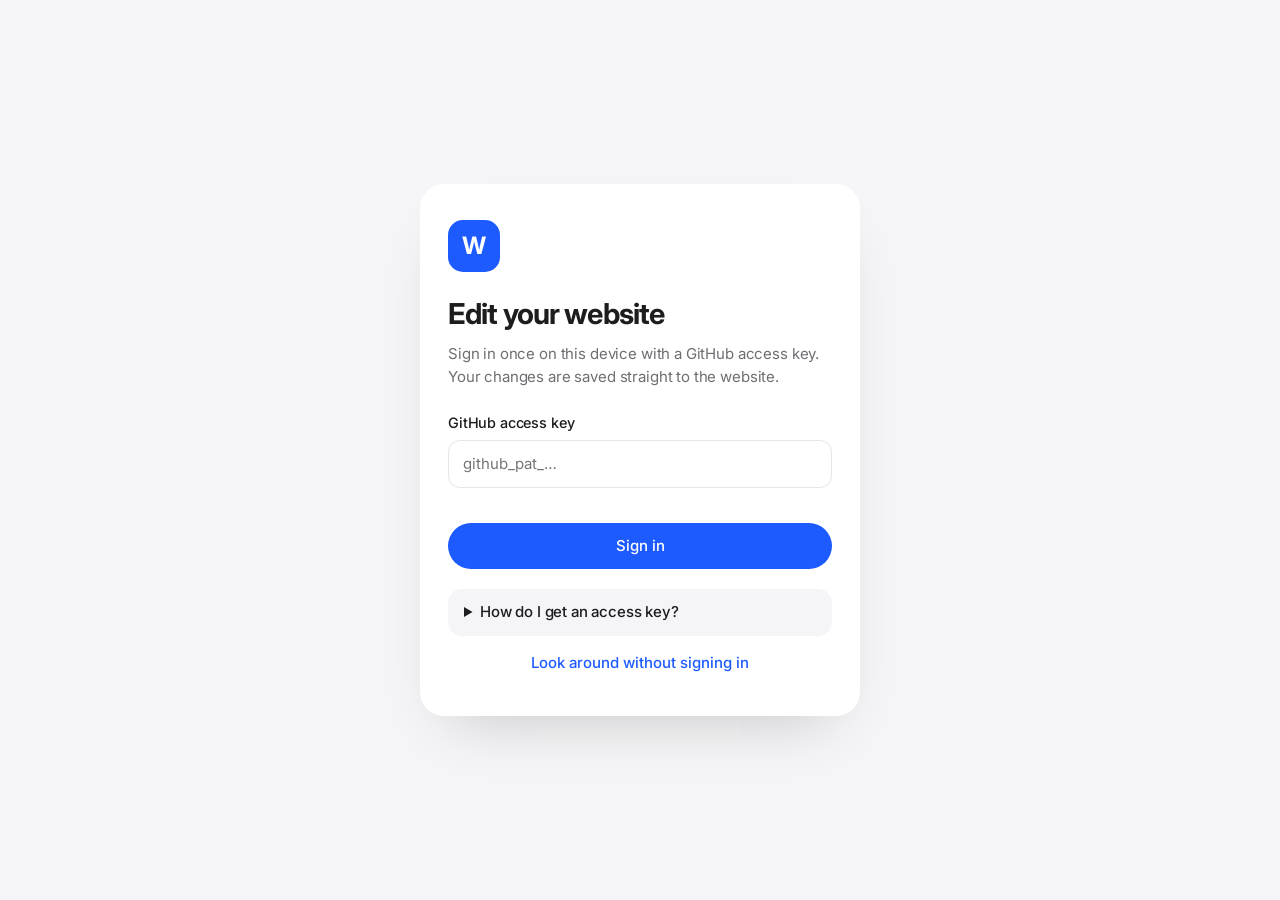
==== admin/index.html @ 98671487 "Add site editor with live preview, uploads, sections and pages Move all site text, media and section" ====
<!doctype html>
<html lang="en">
<head>
  <meta charset="utf-8">
  <meta name="viewport" content="width=device-width, initial-scale=1">
  <meta name="robots" content="noindex, nofollow">
  <title>Site editor · Walter Mwesigye</title>
  <link rel="icon" href="../assets/favicon.svg" type="image/svg+xml">
  <link rel="preconnect" href="https://fonts.googleapis.com">
  <link rel="preconnect" href="https://fonts.gstatic.com" crossorigin>
  <link href="https://fonts.googleapis.com/css2?family=Inter:wght@400;500;600;700&display=swap" rel="stylesheet">
  <link rel="stylesheet" href="admin.css">
</head>
<body>
  <!-- Sign in -->
  <div id="login" class="login" hidden>
    <div class="login-card">
      <div class="logo">W</div>
      <h1>Edit your website</h1>
      <p class="lead">Sign in once on this device with a GitHub access key. Your changes are saved straight to the website.</p>

      <form id="login-form">
        <label for="token">GitHub access key</label>
        <input id="token" type="password" autocomplete="off" spellcheck="false" placeholder="github_pat_…" required>
        <p class="error" id="login-error" role="alert"></p>
        <button class="btn primary wide" type="submit">Sign in</button>
      </form>

      <details class="howto">
        <summary>How do I get an access key?</summary>
        <ol>
          <li>Open <a href="https://github.com/settings/personal-access-tokens/new" target="_blank" rel="noopener">GitHub's new access key page</a> and sign in.</li>
          <li>Name it <b>Website editor</b> and pick an expiry date, for example one year.</li>
          <li>Under <b>Repository access</b>, choose <b>Only select repositories</b> and pick <b id="repo-name">waltermwesigye</b>.</li>
          <li>Under <b>Permissions → Repository permissions</b>, set <b>Contents</b> to <b>Read and write</b>.</li>
          <li>Click <b>Generate token</b>, copy it, and paste it above.</li>
        </ol>
        <p class="note">The key stays on this device only. On a shared computer, use <b>Sign out</b> when you're done.</p>
      </details>

      <button class="link-btn" id="demo-btn" type="button">Look around without signing in</button>
    </div>
  </div>

  <!-- Editor -->
  <div id="app" class="app" hidden>
    <header class="bar">
      <div class="brand"><span class="logo sm">W</span><span>Site editor</span><span class="demo-badge" id="demo-badge" hidden>Practice mode</span></div>
      <div class="status" id="status"></div>
      <div class="bar-actions">
        <button class="icon-btn" id="undo" title="Undo (Ctrl+Z)" aria-label="Undo" disabled>
          <svg viewBox="0 0 24 24"><path d="M9 14L4 9l5-5"/><path d="M4 9h10.5a5.5 5.5 0 0 1 0 11H11"/></svg></button>
        <button class="icon-btn" id="redo" title="Redo" aria-label="Redo" disabled>
          <svg viewBox="0 0 24 24"><path d="M15 14l5-5-5-5"/><path d="M20 9H9.5a5.5 5.5 0 0 0 0 11H13"/></svg></button>
        <button class="btn ghost hide-sm" id="open-preview">Full preview</button>
        <button class="btn primary" id="publish" disabled>Publish</button>
        <div class="more">
          <button class="icon-btn" id="more-btn" aria-label="More options" aria-expanded="false">
            <svg viewBox="0 0 24 24"><circle cx="5" cy="12" r="1.3"/><circle cx="12" cy="12" r="1.3"/><circle cx="19" cy="12" r="1.3"/></svg></button>
          <div class="more-menu" id="more-menu" hidden>
            <a href="../" target="_blank" rel="noopener">View live website</a>
            <button id="open-preview-2" class="show-sm">Full preview</button>
            <button id="discard">Discard unpublished changes</button>
            <button id="signout">Sign out</button>
          </div>
        </div>
      </div>
    </header>

    <nav class="mobile-tabs" role="tablist">
      <button data-tab="side" class="active">Sections</button>
      <button data-tab="edit">Edit</button>
      <button data-tab="preview">Preview</button>
    </nav>

    <div class="workspace" data-tab="side">
      <aside class="sidebar">
        <div class="side-group">
          <div class="side-head"><span>Pages</span><button class="mini-btn" id="add-page">+ New page</button></div>
          <div id="pages" class="side-list"></div>
        </div>
        <div class="side-group grow">
          <div class="side-head"><span>Sections on this page</span></div>
          <div id="sections" class="side-list"></div>
          <button class="add-btn" id="add-section">+ Add section</button>
        </div>
        <div class="side-group">
          <button class="side-item" data-select="page"><span class="si-icon">⚙</span><span class="si-text">Page settings</span></button>
          <button class="side-item" data-select="site"><span class="si-icon">☰</span><span class="si-text">Menu, footer and site name</span></button>
        </div>
      </aside>

      <section class="editor" id="editor"></section>

      <section class="preview">
        <div class="preview-bar">
          <div class="seg" role="group" aria-label="Preview size">
            <button data-device="desktop" class="active">Computer</button>
            <button data-device="mobile">Phone</button>
          </div>
          <span class="preview-note">Preview: click any section to edit it</span>
        </div>
        <div class="frame-wrap" id="frame-wrap">
          <iframe id="frame" title="Website preview" src="../index.html?preview=1"></iframe>
        </div>
      </section>
    </div>
  </div>

  <dialog id="modal"></dialog>
  <div class="toast" id="toast" role="status" aria-live="polite"></div>

  <datalist id="link-options"></datalist>
  <script type="module" src="admin.js"></script>
</body>
</html>
---- admin/admin.css ----
:root {
  --text: #1d1d1f; --muted: #6e6e73; --faint: #a1a1a6;
  --bg: #f5f5f7; --panel: #ffffff; --line: #e5e5ea; --hover: #f2f2f7;
  --blue: #1d5bff; --blue-dark: #0f46e0; --blue-soft: #eaf0ff;
  --red: #d93025; --orange: #f59e0b; --green: #1e8e3e;
  --r: 14px;
}
* { box-sizing: border-box; }
html, body { height: 100%; }
body {
  margin: 0; background: var(--bg); color: var(--text);
  font: 15px/1.5 Inter, -apple-system, BlinkMacSystemFont, system-ui, sans-serif;
  -webkit-font-smoothing: antialiased; letter-spacing: -0.01em;
}
[hidden] { display: none !important; }
button { font: inherit; color: inherit; }
a { color: var(--blue); }
svg { width: 18px; height: 18px; fill: none; stroke: currentColor; stroke-width: 1.8; stroke-linecap: round; stroke-linejoin: round; }
:focus-visible { outline: 2px solid var(--blue); outline-offset: 2px; }

.btn {
  display: inline-flex; align-items: center; justify-content: center; gap: 6px;
  border: 0; border-radius: 999px; padding: 8px 16px; font-weight: 500; cursor: pointer;
  transition: background .15s, opacity .15s; white-space: nowrap;
}
.btn.primary { background: var(--blue); color: #fff; }
.btn.primary:hover { background: var(--blue-dark); }
.btn.ghost { background: var(--hover); }
.btn.ghost:hover { background: var(--line); }
.btn.danger { background: #fdecea; color: var(--red); }
.btn.danger:hover { background: #fbd9d5; }
.btn:disabled { opacity: .45; cursor: default; }
.btn.wide { width: 100%; padding: 12px; }
.icon-btn {
  width: 34px; height: 34px; border: 0; border-radius: 10px; background: none; cursor: pointer;
  display: inline-grid; place-items: center; color: var(--muted);
}
.icon-btn:hover:not(:disabled) { background: var(--hover); color: var(--text); }
.icon-btn:disabled { opacity: .35; cursor: default; }
.link-btn { border: 0; background: none; color: var(--blue); cursor: pointer; padding: 6px; font-weight: 500; }
.mini-btn { border: 0; background: none; color: var(--blue); font-size: .82rem; font-weight: 500; cursor: pointer; padding: 2px 4px; border-radius: 6px; }
.mini-btn:hover { background: var(--blue-soft); }

.logo {
  width: 52px; height: 52px; border-radius: 15px; background: var(--blue); color: #fff;
  display: grid; place-items: center; font-weight: 700; font-size: 1.5rem;
}
.logo.sm { width: 28px; height: 28px; border-radius: 8px; font-size: .9rem; }

/* ---------- Login ---------- */
.login { min-height: 100%; display: grid; place-items: center; padding: 32px 16px; }
.login-card {
  width: min(440px, 100%); background: var(--panel); border-radius: 24px; padding: 36px 28px;
  box-shadow: 0 30px 60px -30px rgba(0, 0, 0, .2);
}
.login h1 { font-size: 1.8rem; letter-spacing: -.03em; margin: 20px 0 8px; }
.login .lead { color: var(--muted); margin: 0 0 24px; }
.login label { display: block; font-weight: 500; font-size: .9rem; margin-bottom: 6px; }
.login input {
  width: 100%; font: inherit; padding: 12px 14px; border-radius: 12px; border: 1px solid var(--line); margin-bottom: 8px;
}
.login input:focus { outline: none; border-color: var(--blue); box-shadow: 0 0 0 4px rgba(29, 91, 255, .15); }
.error { color: var(--red); font-size: .88rem; min-height: 1.3em; margin: 0 0 8px; }
.howto { margin: 20px 0 10px; background: var(--bg); border-radius: 14px; padding: 12px 16px; }
.howto summary { cursor: pointer; font-weight: 500; }
.howto ol { padding-left: 20px; margin: 12px 0 8px; }
.howto li { margin-bottom: 8px; }
.note { color: var(--muted); font-size: .86rem; margin: 0; }
.login .link-btn { display: block; margin: 8px auto 0; }

/* ---------- App layout ---------- */
.app { height: 100%; display: flex; flex-direction: column; }
.bar {
  height: 56px; flex: none; display: flex; align-items: center; gap: 12px; padding: 0 12px 0 16px;
  background: rgba(255, 255, 255, .9); backdrop-filter: blur(20px); border-bottom: 1px solid var(--line);
}
.brand { display: flex; align-items: center; gap: 10px; font-weight: 600; }
.demo-badge { background: #fff4e5; color: #9a5b00; font-size: .75rem; font-weight: 500; padding: 3px 8px; border-radius: 999px; }
.status { flex: 1; color: var(--muted); font-size: .85rem; display: flex; align-items: center; gap: 8px; min-width: 0; }
.status .dot { width: 8px; height: 8px; border-radius: 50%; background: var(--green); flex: none; }
.status.dirty .dot { background: var(--orange); }
.status span:last-child { overflow: hidden; text-overflow: ellipsis; white-space: nowrap; }
.bar-actions { display: flex; align-items: center; gap: 4px; }
.bar-actions .btn { margin-left: 4px; }
.more { position: relative; }
.more-menu {
  position: absolute; right: 0; top: 42px; z-index: 30; background: var(--panel); border-radius: 14px; padding: 6px;
  min-width: 240px; box-shadow: 0 20px 50px rgba(0, 0, 0, .15), 0 0 0 1px rgba(0, 0, 0, .04);
}
.more-menu a, .more-menu button {
  display: block; width: 100%; text-align: left; padding: 9px 12px; border: 0; background: none; border-radius: 9px;
  cursor: pointer; color: var(--text); text-decoration: none;
}
.more-menu a:hover, .more-menu button:hover { background: var(--hover); }
.show-sm { display: none !important; }

.workspace { flex: 1; min-height: 0; display: grid; grid-template-columns: 260px 400px 1fr; }
.mobile-tabs { display: none; }

/* Sidebar */
.sidebar { background: var(--panel); border-right: 1px solid var(--line); overflow-y: auto; display: flex; flex-direction: column; padding: 14px 10px; gap: 18px; }
.side-group.grow { flex: 1; }
.side-head { display: flex; justify-content: space-between; align-items: center; padding: 0 8px 6px; font-size: .75rem; font-weight: 600; color: var(--muted); text-transform: uppercase; letter-spacing: .04em; }
.side-list { display: flex; flex-direction: column; gap: 2px; }
.side-item {
  display: flex; align-items: center; gap: 10px; width: 100%; padding: 8px 10px; border: 0; background: none;
  border-radius: 10px; cursor: pointer; text-align: left; position: relative;
}
.side-item:hover { background: var(--hover); }
.side-item.active { background: var(--blue-soft); color: var(--blue); }
.side-item.active .si-sub { color: var(--blue); opacity: .75; }
.si-icon { width: 26px; height: 26px; flex: none; border-radius: 8px; background: var(--hover); display: grid; place-items: center; font-size: .85rem; color: var(--muted); }
.side-item.active .si-icon { background: #fff; color: var(--blue); }
.si-text { flex: 1; min-width: 0; display: flex; flex-direction: column; }
.si-title { overflow: hidden; text-overflow: ellipsis; white-space: nowrap; font-weight: 500; }
.si-sub { font-size: .76rem; color: var(--faint); }
.side-item.is-hidden .si-title { color: var(--faint); text-decoration: line-through; }
.side-item .grip { color: var(--faint); cursor: grab; font-size: .8rem; letter-spacing: -2px; opacity: 0; }
.side-item:hover .grip { opacity: 1; }
.side-item.dragging { opacity: .4; }
.side-item.drop-before::before, .side-item.drop-after::after {
  content: ""; position: absolute; left: 8px; right: 8px; height: 2px; background: var(--blue); border-radius: 2px;
}
.side-item.drop-before::before { top: -2px; }
.side-item.drop-after::after { bottom: -2px; }
.add-btn {
  width: 100%; margin-top: 8px; padding: 10px; border: 1.5px dashed var(--line); border-radius: 12px; background: none;
  color: var(--blue); font-weight: 500; cursor: pointer;
}
.add-btn:hover { border-color: var(--blue); background: var(--blue-soft); }

/* Editor panel */
.editor { background: var(--panel); border-right: 1px solid var(--line); overflow-y: auto; padding: 22px 22px 80px; }
.ed-head { display: flex; align-items: flex-start; justify-content: space-between; gap: 12px; margin-bottom: 22px; }
.ed-kicker { font-size: .78rem; color: var(--muted); font-weight: 500; }
.ed-head h2 { font-size: 1.3rem; margin: 2px 0 0; letter-spacing: -.02em; }
.ed-actions { display: flex; gap: 2px; flex-wrap: wrap; justify-content: flex-end; }
.empty-state { color: var(--muted); text-align: center; padding: 60px 10px; }

.f { margin-bottom: 18px; }
.f > label, .f-label { display: block; font-size: .86rem; font-weight: 500; margin-bottom: 6px; }
.hint { font-size: .78rem; color: var(--muted); margin: 6px 0 0; }
.f input[type=text], .f input:not([type]), .f textarea, .f select {
  width: 100%; font: inherit; color: var(--text); padding: 10px 12px; border: 1px solid var(--line); border-radius: 10px;
  background: #fff; transition: border-color .15s, box-shadow .15s;
}
.f textarea { resize: vertical; min-height: 80px; line-height: 1.5; }
.f input:focus, .f textarea:focus, .f select:focus { outline: none; border-color: var(--blue); box-shadow: 0 0 0 4px rgba(29, 91, 255, .12); }
.f select { appearance: none; background: #fff url("data:image/svg+xml,%3Csvg xmlns='http://www.w3.org/2000/svg' width='12' height='12' viewBox='0 0 24 24' fill='none' stroke='%236e6e73' stroke-width='2.5'%3E%3Cpath d='M6 9l6 6 6-6'/%3E%3C/svg%3E") no-repeat right 12px center; padding-right: 32px; }

.f-toggle { display: flex; align-items: center; justify-content: space-between; gap: 12px; }
.f-toggle > label { margin: 0; }
.switch { position: relative; width: 44px; height: 26px; flex: none; }
.switch input { position: absolute; opacity: 0; inset: 0; margin: 0; cursor: pointer; z-index: 1; }
.switch span { position: absolute; inset: 0; background: #d1d1d6; border-radius: 999px; transition: background .2s; }
.switch span::after { content: ""; position: absolute; top: 3px; left: 3px; width: 20px; height: 20px; border-radius: 50%; background: #fff; box-shadow: 0 1px 3px rgba(0,0,0,.2); transition: transform .2s; }
.switch input:checked + span { background: var(--blue); }
.switch input:checked + span::after { transform: translateX(18px); }
.switch input:focus-visible + span { outline: 2px solid var(--blue); outline-offset: 2px; }

.advanced { margin: 8px 0 18px; }
.advanced summary { cursor: pointer; color: var(--muted); font-size: .86rem; font-weight: 500; margin-bottom: 14px; }

.group { border: 1px solid var(--line); border-radius: 12px; padding: 14px 14px 0; margin: 0; }
.group legend { font-size: .86rem; font-weight: 500; padding: 0 4px; }

/* Media field */
.media-field { display: flex; flex-direction: column; gap: 8px; }
.drop {
  border: 1.5px dashed var(--line); border-radius: 12px; padding: 22px 14px; text-align: center; color: var(--muted);
  cursor: pointer; transition: border-color .15s, background .15s; font-size: .9rem;
}
.drop:hover, .drop.over { border-color: var(--blue); background: var(--blue-soft); color: var(--blue); }
.drop b { color: var(--blue); }
.media-current { display: flex; gap: 12px; align-items: center; background: var(--bg); border-radius: 12px; padding: 8px; }
.media-thumb { width: 84px; height: 64px; border-radius: 8px; background: #ddd center / cover no-repeat; flex: none; overflow: hidden; display: grid; place-items: center; color: #fff; font-size: 1.2rem; }
.media-thumb video { width: 100%; height: 100%; object-fit: cover; }
.media-info { flex: 1; min-width: 0; font-size: .82rem; }
.media-name { overflow: hidden; text-overflow: ellipsis; white-space: nowrap; font-weight: 500; }
.media-kind { color: var(--muted); }
.media-btns { display: flex; gap: 4px; margin-top: 4px; }
.media-btns button { border: 0; background: #fff; border-radius: 7px; padding: 3px 9px; font-size: .78rem; cursor: pointer; }
.media-btns button:hover { background: var(--line); }
.media-btns .rm { color: var(--red); }
.or-link { font-size: .82rem; }
.uploading { font-size: .82rem; color: var(--blue); }

/* Lists */
.list { display: flex; flex-direction: column; gap: 8px; }
.list-item { border: 1px solid var(--line); border-radius: 12px; background: #fff; }
.list-item[open] { box-shadow: 0 6px 20px -10px rgba(0,0,0,.15); }
.list-item > summary {
  list-style: none; display: flex; align-items: center; gap: 10px; padding: 8px 8px 8px 12px; cursor: pointer; min-height: 46px;
}
.list-item > summary::-webkit-details-marker { display: none; }
.li-thumb { width: 36px; height: 28px; border-radius: 6px; background: var(--hover) center / cover no-repeat; flex: none; }
.li-title { flex: 1; min-width: 0; overflow: hidden; text-overflow: ellipsis; white-space: nowrap; font-weight: 500; font-size: .9rem; }
.li-actions { display: flex; }
.li-actions .icon-btn { width: 28px; height: 28px; }
.li-actions svg { width: 15px; height: 15px; }
.list-item .li-body { padding: 4px 12px 2px; border-top: 1px solid var(--line); padding-top: 14px; }
.list-add { display: flex; gap: 8px; flex-wrap: wrap; }
.list-add .add-btn { flex: 1; margin: 0; }

/* Preview */
.preview { display: flex; flex-direction: column; min-width: 0; background: #e9e9ee; }
.preview-bar { display: flex; align-items: center; justify-content: space-between; gap: 10px; padding: 10px 16px; }
.preview-note { font-size: .8rem; color: var(--muted); }
.seg { display: inline-flex; background: rgba(0,0,0,.06); border-radius: 999px; padding: 3px; }
.seg button { border: 0; background: none; padding: 5px 14px; border-radius: 999px; font-size: .85rem; font-weight: 500; color: var(--muted); cursor: pointer; }
.seg button.active { background: #fff; color: var(--text); box-shadow: 0 1px 3px rgba(0,0,0,.1); }
.frame-wrap { flex: 1; min-height: 0; position: relative; overflow: hidden; }
.frame-wrap iframe {
  position: absolute; top: 0; left: 50%; border: 0; background: #fff; transform-origin: top left;
  box-shadow: 0 10px 40px -10px rgba(0,0,0,.25);
}
.frame-wrap.mobile iframe { border-radius: 28px; top: 8px; }

/* Modal */
dialog {
  border: 0; border-radius: 22px; padding: 0; width: min(560px, calc(100% - 32px)); max-height: calc(100% - 48px);
  box-shadow: 0 40px 80px rgba(0,0,0,.25); color: var(--text);
}
dialog::backdrop { background: rgba(0, 0, 0, .35); backdrop-filter: blur(3px); }
.modal-body { padding: 26px 24px 22px; }
.modal-body h3 { margin: 0 0 6px; font-size: 1.3rem; letter-spacing: -.02em; }
.modal-body > p { color: var(--muted); margin: 0 0 18px; }
.modal-foot { display: flex; justify-content: flex-end; gap: 8px; margin-top: 20px; }
.type-grid { display: grid; grid-template-columns: repeat(2, 1fr); gap: 8px; }
.type-card {
  display: flex; gap: 12px; align-items: flex-start; text-align: left; padding: 12px; border-radius: 14px;
  border: 1px solid var(--line); background: #fff; cursor: pointer;
}
.type-card:hover { border-color: var(--blue); background: var(--blue-soft); }
.type-card .si-icon { width: 34px; height: 34px; font-size: 1rem; }
.type-card b { display: block; font-weight: 600; }
.type-card small { color: var(--muted); font-size: .8rem; line-height: 1.35; display: block; }
.progress { display: flex; align-items: center; gap: 12px; }
.spinner { width: 22px; height: 22px; border-radius: 50%; border: 3px solid var(--blue-soft); border-top-color: var(--blue); animation: spin .8s linear infinite; flex: none; }
@keyframes spin { to { transform: rotate(360deg); } }

/* Toast */
.toast {
  position: fixed; left: 50%; bottom: 24px; transform: translate(-50%, 20px); opacity: 0; pointer-events: none;
  background: #1d1d1f; color: #fff; padding: 12px 18px; border-radius: 14px; font-size: .9rem; max-width: calc(100% - 32px);
  transition: opacity .2s, transform .2s; z-index: 100; box-shadow: 0 10px 30px rgba(0,0,0,.25);
}
.toast.show { opacity: 1; transform: translate(-50%, 0); }
.toast.err { background: var(--red); }

/* ---------- Responsive ---------- */
@media (max-width: 1180px) { .workspace { grid-template-columns: 230px 360px 1fr; } }
@media (max-width: 900px) {
  .hide-sm { display: none !important; }
  .show-sm { display: block !important; }
  .brand span:nth-child(2) { display: none; }
  .bar { gap: 6px; padding: 0 6px 0 12px; }
  .demo-badge, .status span:last-child { display: none; }
  .status { flex: 1; }
  .bar-actions { gap: 0; }
  .bar-actions .btn { padding: 8px 14px; }
  #publish .long { display: none; }
  .mobile-tabs { display: flex; background: var(--panel); border-bottom: 1px solid var(--line); padding: 6px 10px; gap: 4px; }
  .mobile-tabs button { flex: 1; border: 0; background: none; padding: 8px; border-radius: 10px; font-weight: 500; color: var(--muted); cursor: pointer; }
  .mobile-tabs button.active { background: var(--blue-soft); color: var(--blue); }
  .workspace { grid-template-columns: 1fr; }
  .workspace > * { display: none; border: 0; }
  .workspace[data-tab="side"] .sidebar,
  .workspace[data-tab="edit"] .editor,
  .workspace[data-tab="preview"] .preview { display: flex; }
  .workspace[data-tab="edit"] .editor { display: block; }
  .preview-note { display: none; }
  .type-grid { grid-template-columns: 1fr; }
}
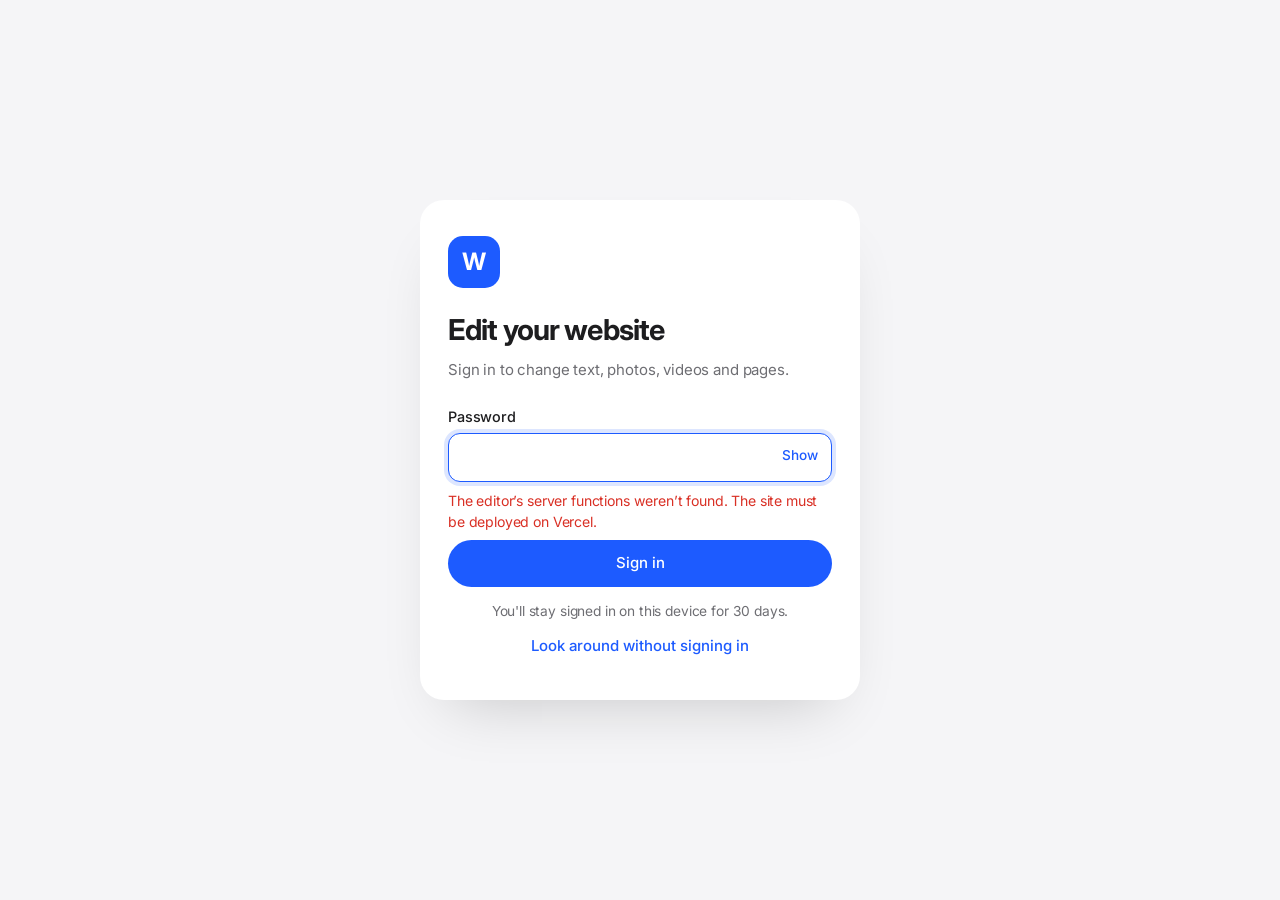
==== commit 0b9f2ba7: "Sign in to the editor with a password instead of a GitHub key Add Vercel server functions (api/) tha" ====
--- a/admin/index.html
+++ b/admin/index.html
@@ -4,6 +4,10 @@
   <meta charset="utf-8">
   <meta name="viewport" content="width=device-width, initial-scale=1">
   <meta name="robots" content="noindex, nofollow">
+  <script>
+    // Make sure the address ends in /admin/ so the editor's files load (some hosts serve /admin without the slash).
+    if (!/\/$|\.html$/.test(location.pathname)) location.replace(location.pathname + '/' + location.search + location.hash);
+  </script>
   <title>Site editor · Walter Mwesigye</title>
   <link rel="icon" href="../assets/favicon.svg" type="image/svg+xml">
   <link rel="preconnect" href="https://fonts.googleapis.com">
@@ -17,26 +21,18 @@
     <div class="login-card">
       <div class="logo">W</div>
       <h1>Edit your website</h1>
-      <p class="lead">Sign in once on this device with a GitHub access key. Your changes are saved straight to the website.</p>
+      <p class="lead">Sign in to change text, photos, videos and pages.</p>
 
       <form id="login-form">
-        <label for="token">GitHub access key</label>
-        <input id="token" type="password" autocomplete="off" spellcheck="false" placeholder="github_pat_…" required>
+        <label for="password">Password</label>
+        <div class="pw">
+          <input id="password" type="password" autocomplete="current-password" required>
+          <button type="button" id="show-pw" class="pw-toggle">Show</button>
+        </div>
         <p class="error" id="login-error" role="alert"></p>
         <button class="btn primary wide" type="submit">Sign in</button>
       </form>
-
-      <details class="howto">
-        <summary>How do I get an access key?</summary>
-        <ol>
-          <li>Open <a href="https://github.com/settings/personal-access-tokens/new" target="_blank" rel="noopener">GitHub's new access key page</a> and sign in.</li>
-          <li>Name it <b>Website editor</b> and pick an expiry date, for example one year.</li>
-          <li>Under <b>Repository access</b>, choose <b>Only select repositories</b> and pick <b id="repo-name">waltermwesigye</b>.</li>
-          <li>Under <b>Permissions → Repository permissions</b>, set <b>Contents</b> to <b>Read and write</b>.</li>
-          <li>Click <b>Generate token</b>, copy it, and paste it above.</li>
-        </ol>
-        <p class="note">The key stays on this device only. On a shared computer, use <b>Sign out</b> when you're done.</p>
-      </details>
+      <p class="note center">You'll stay signed in on this device for 30 days.</p>
 
       <button class="link-btn" id="demo-btn" type="button">Look around without signing in</button>
     </div>
--- a/admin/admin.css
+++ b/admin/admin.css
@@ -60,6 +60,11 @@
   width: 100%; font: inherit; padding: 12px 14px; border-radius: 12px; border: 1px solid var(--line); margin-bottom: 8px;
 }
 .login input:focus { outline: none; border-color: var(--blue); box-shadow: 0 0 0 4px rgba(29, 91, 255, .15); }
+.pw { position: relative; }
+.pw input { padding-right: 64px; }
+.pw-toggle { position: absolute; right: 6px; top: 6px; border: 0; background: none; color: var(--blue); font-weight: 500; font-size: .85rem; padding: 6px 8px; border-radius: 8px; cursor: pointer; }
+.pw-toggle:hover { background: var(--blue-soft); }
+.note.center { text-align: center; margin-top: 14px; }
 .error { color: var(--red); font-size: .88rem; min-height: 1.3em; margin: 0 0 8px; }
 .howto { margin: 20px 0 10px; background: var(--bg); border-radius: 14px; padding: 12px 16px; }
 .howto summary { cursor: pointer; font-weight: 500; }
@@ -71,7 +76,7 @@
 /* ---------- App layout ---------- */
 .app { height: 100%; display: flex; flex-direction: column; }
 .bar {
-  height: 56px; flex: none; display: flex; align-items: center; gap: 12px; padding: 0 12px 0 16px;
+  height: 56px; flex: none; display: flex; align-items: center; gap: 12px; padding: 0 12px 0 16px; position: relative; z-index: 20;
   background: rgba(255, 255, 255, .9); backdrop-filter: blur(20px); border-bottom: 1px solid var(--line);
 }
 .brand { display: flex; align-items: center; gap: 10px; font-weight: 600; }
